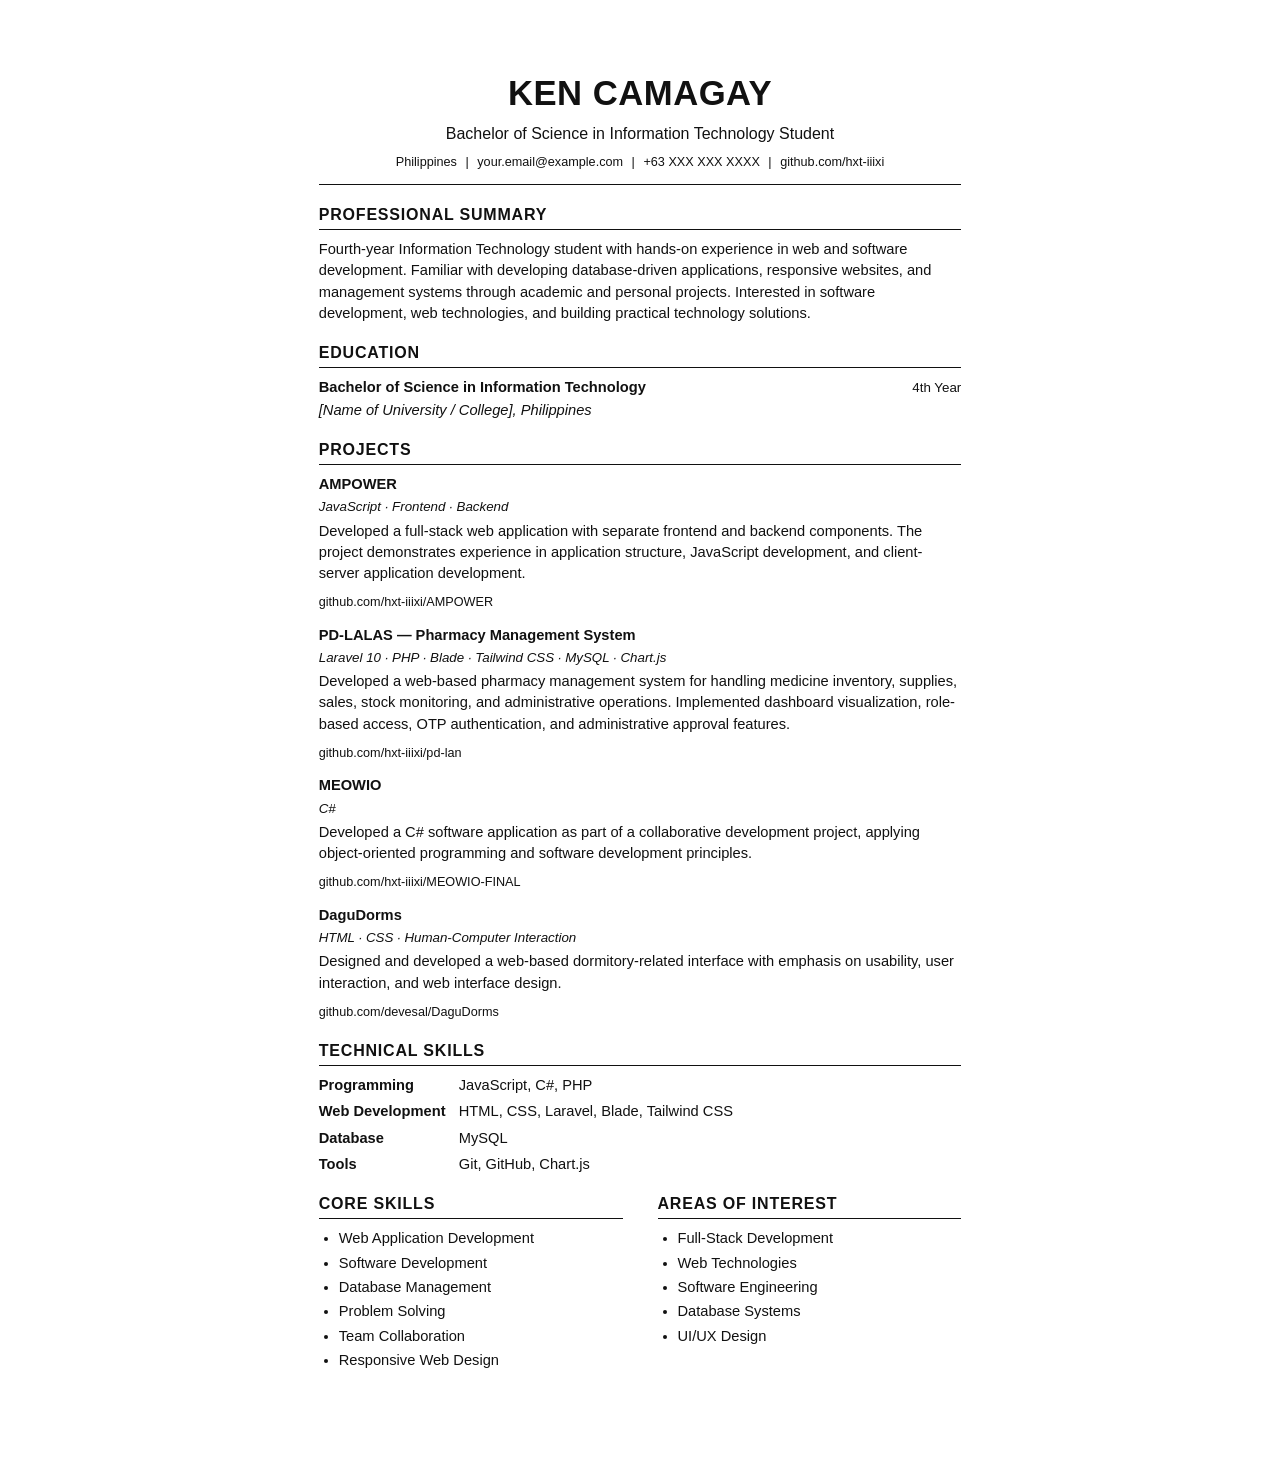
==== camagay_cv.html @ 60f11480 "Add HTML CV for Ken Camagay This commit adds a complete HTML CV for Ken Camagay, including sections " ====
<!DOCTYPE html>
<html lang="en">
<head>
    <meta charset="UTF-8">
    <meta name="viewport" content="width=device-width, initial-scale=1.0">
    <title>Ken Camagay - CV</title>

    <style>
        * {
            box-sizing: border-box;
        }

        body {
            margin: 0;
            background: #fff;
            color: #111;
            font-family: Arial, Helvetica, sans-serif;
            font-size: 11pt;
            line-height: 1.45;
        }

        .cv {
            width: 210mm;
            min-height: 297mm;
            margin: 0 auto;
            padding: 18mm 20mm;
        }

        /* Header */
        header {
            text-align: center;
            border-bottom: 1.5px solid #111;
            padding-bottom: 12px;
            margin-bottom: 18px;
        }

        header h1 {
            margin: 0;
            font-size: 26pt;
            font-weight: 700;
            letter-spacing: 0.5px;
        }

        header .title {
            margin-top: 4px;
            font-size: 12pt;
        }

        .contact {
            margin-top: 8px;
            font-size: 9.5pt;
        }

        .contact span:not(:last-child)::after {
            content: "  |  ";
            margin: 0 5px;
        }

        .contact a {
            color: #111;
            text-decoration: none;
        }

        /* Sections */
        section {
            margin-bottom: 17px;
        }

        section h2 {
            font-size: 12pt;
            text-transform: uppercase;
            letter-spacing: 0.8px;
            border-bottom: 1px solid #111;
            padding-bottom: 3px;
            margin: 0 0 9px;
        }

        p {
            margin: 0 0 7px;
        }

        /* Education */
        .entry {
            margin-bottom: 12px;
        }

        .entry:last-child {
            margin-bottom: 0;
        }

        .entry-header {
            display: flex;
            justify-content: space-between;
            align-items: baseline;
            gap: 20px;
        }

        .entry-title {
            font-weight: 700;
        }

        .date {
            white-space: nowrap;
            font-size: 10pt;
        }

        .institution {
            font-style: italic;
            margin-top: 1px;
        }

        /* Projects */
        .project {
            margin-bottom: 12px;
        }

        .project:last-child {
            margin-bottom: 0;
        }

        .project-title {
            font-weight: 700;
        }

        .project-tech {
            font-style: italic;
            font-size: 10pt;
            margin: 2px 0 4px;
        }

        .project a {
            color: #111;
            text-decoration: none;
            font-size: 9.5pt;
        }

        .project a:hover {
            text-decoration: underline;
        }

        /* Lists */
        ul {
            margin: 4px 0 0;
            padding-left: 20px;
        }

        li {
            margin-bottom: 3px;
        }

        /* Skills */
        .skills {
            display: grid;
            grid-template-columns: 140px 1fr;
            row-gap: 5px;
        }

        .skill-category {
            font-weight: 700;
        }

        /* Two-column bottom section */
        .columns {
            display: grid;
            grid-template-columns: 1fr 1fr;
            gap: 35px;
        }

        /* Print */
        @media print {
            body {
                background: #fff;
            }

            .cv {
                width: 210mm;
                min-height: 297mm;
                margin: 0;
                padding: 15mm 18mm;
            }

            a {
                color: #111 !important;
            }
        }

        @media screen and (max-width: 800px) {
            .cv {
                width: 100%;
                min-height: auto;
                padding: 30px;
            }

            .entry-header {
                display: block;
            }

            .date {
                display: block;
                margin-top: 2px;
            }

            .columns {
                grid-template-columns: 1fr;
                gap: 0;
            }
        }
    </style>
</head>

<body>

<div class="cv">

    <!-- HEADER -->
    <header>
        <h1>KEN CAMAGAY</h1>
        <div class="title">Bachelor of Science in Information Technology Student</div>

        <div class="contact">
            <span>Philippines</span>
            <span>your.email@example.com</span>
            <span>+63 XXX XXX XXXX</span>
            <span>
                <a href="https://github.com/hxt-iiixi" target="_blank">
                    github.com/hxt-iiixi
                </a>
            </span>
        </div>
    </header>


    <!-- PROFILE -->
    <section>
        <h2>Professional Summary</h2>

        <p>
            Fourth-year Information Technology student with hands-on experience
            in web and software development. Familiar with developing database-driven
            applications, responsive websites, and management systems through
            academic and personal projects. Interested in software development,
            web technologies, and building practical technology solutions.
        </p>
    </section>


    <!-- EDUCATION -->
    <section>
        <h2>Education</h2>

        <div class="entry">
            <div class="entry-header">
                <div class="entry-title">
                    Bachelor of Science in Information Technology
                </div>
                <div class="date">
                    4th Year
                </div>
            </div>

            <div class="institution">
                [Name of University / College], Philippines
            </div>
        </div>
    </section>


    <!-- PROJECTS -->
    <section>
        <h2>Projects</h2>

        <div class="project">
            <div class="project-title">
                AMPOWER
            </div>

            <div class="project-tech">
                JavaScript · Frontend · Backend
            </div>

            <p>
                Developed a full-stack web application with separate frontend
                and backend components. The project demonstrates experience
                in application structure, JavaScript development, and
                client-server application development.
            </p>

            <a href="https://github.com/hxt-iiixi/AMPOWER" target="_blank">
                github.com/hxt-iiixi/AMPOWER
            </a>
        </div>


        <div class="project">
            <div class="project-title">
                PD-LALAS — Pharmacy Management System
            </div>

            <div class="project-tech">
                Laravel 10 · PHP · Blade · Tailwind CSS · MySQL · Chart.js
            </div>

            <p>
                Developed a web-based pharmacy management system for handling
                medicine inventory, supplies, sales, stock monitoring, and
                administrative operations. Implemented dashboard visualization,
                role-based access, OTP authentication, and administrative
                approval features.
            </p>

            <a href="https://github.com/hxt-iiixi/pd-lan" target="_blank">
                github.com/hxt-iiixi/pd-lan
            </a>
        </div>


        <div class="project">
            <div class="project-title">
                MEOWIO
            </div>

            <div class="project-tech">
                C#
            </div>

            <p>
                Developed a C# software application as part of a collaborative
                development project, applying object-oriented programming and
                software development principles.
            </p>

            <a href="https://github.com/hxt-iiixi/MEOWIO-FINAL" target="_blank">
                github.com/hxt-iiixi/MEOWIO-FINAL
            </a>
        </div>


        <div class="project">
            <div class="project-title">
                DaguDorms
            </div>

            <div class="project-tech">
                HTML · CSS · Human-Computer Interaction
            </div>

            <p>
                Designed and developed a web-based dormitory-related interface
                with emphasis on usability, user interaction, and web interface
                design.
            </p>

            <a href="https://github.com/devesal/DaguDorms" target="_blank">
                github.com/devesal/DaguDorms
            </a>
        </div>
    </section>


    <!-- TECHNICAL SKILLS -->
    <section>
        <h2>Technical Skills</h2>

        <div class="skills">
            <div class="skill-category">Programming</div>
            <div>JavaScript, C#, PHP</div>

            <div class="skill-category">Web Development</div>
            <div>HTML, CSS, Laravel, Blade, Tailwind CSS</div>

            <div class="skill-category">Database</div>
            <div>MySQL</div>

            <div class="skill-category">Tools</div>
            <div>Git, GitHub, Chart.js</div>
        </div>
    </section>


    <!-- ADDITIONAL INFORMATION -->
    <div class="columns">

        <section>
            <h2>Core Skills</h2>

            <ul>
                <li>Web Application Development</li>
                <li>Software Development</li>
                <li>Database Management</li>
                <li>Problem Solving</li>
                <li>Team Collaboration</li>
                <li>Responsive Web Design</li>
            </ul>
        </section>


        <section>
            <h2>Areas of Interest</h2>

            <ul>
                <li>Full-Stack Development</li>
                <li>Web Technologies</li>
                <li>Software Engineering</li>
                <li>Database Systems</li>
                <li>UI/UX Design</li>
            </ul>
        </section>

    </div>

</div>

</body>
</html>
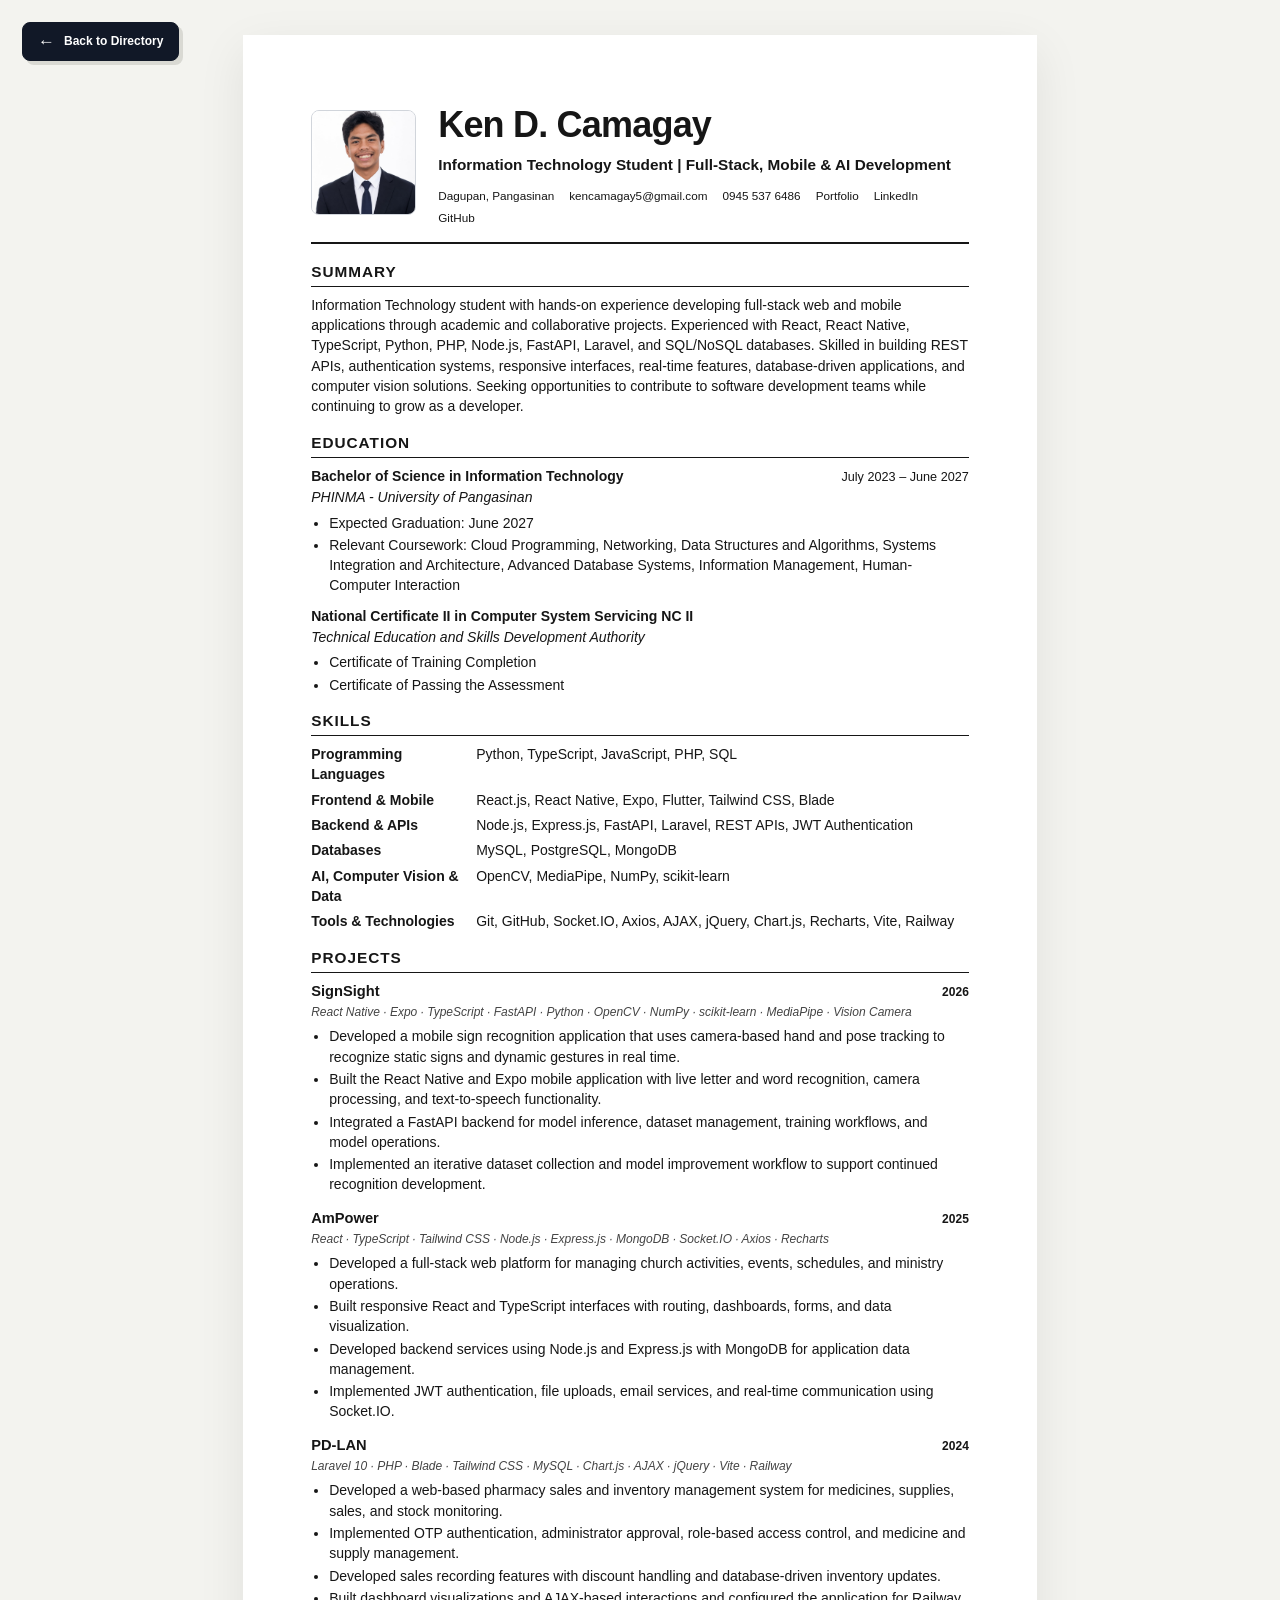
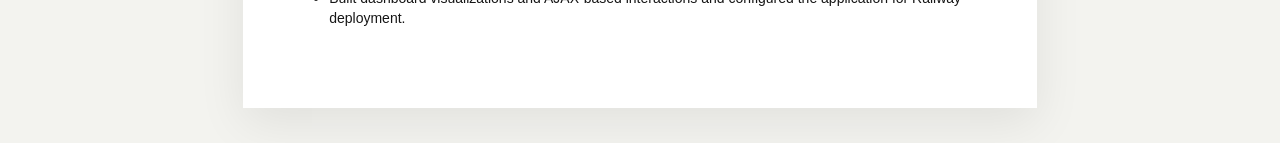
==== commit 131bbf73: "updated landing page" ====
--- a/camagay_cv.html
+++ b/camagay_cv.html
@@ -3,7 +3,7 @@
 <head>
     <meta charset="UTF-8">
     <meta name="viewport" content="width=device-width, initial-scale=1.0">
-    <title>Ken Camagay - CV</title>
+    <title>Ken D. Camagay | CV</title>
 
     <style>
         * {
@@ -12,80 +12,140 @@
 
         body {
             margin: 0;
-            background: #fff;
-            color: #111;
+            background: #f3f3ef;
+            color: #161616;
             font-family: Arial, Helvetica, sans-serif;
-            font-size: 11pt;
+            font-size: 10.5pt;
             line-height: 1.45;
+        }
+
+        .back-home {
+            position: fixed;
+            top: 22px;
+            left: 22px;
+            z-index: 9999;
+            display: flex;
+            align-items: center;
+            gap: 9px;
+            padding: 10px 15px;
+            background: #111827;
+            border: 1px solid #111827;
+            border-radius: 8px;
+            color: #ffffff;
+            font-family: Arial, Helvetica, sans-serif;
+            font-size: 12px;
+            font-weight: 600;
+            text-decoration: none;
+            box-shadow: 4px 4px 0 #d9d9d3;
+            transition: 0.2s ease;
+        }
+
+        .back-home:hover {
+            transform: translate(-2px, -2px);
+            box-shadow: 6px 6px 0 #d9d9d3;
+            background: #3157d5;
+            border-color: #3157d5;
+        }
+
+        .back-arrow {
+            font-size: 17px;
+            line-height: 1;
+            transition: transform 0.2s ease;
+        }
+
+        .back-home:hover .back-arrow {
+            transform: translateX(-3px);
         }
 
         .cv {
             width: 210mm;
             min-height: 297mm;
-            margin: 0 auto;
-            padding: 18mm 20mm;
-        }
-
-        /* Header */
+            margin: 35px auto;
+            padding: 17mm 18mm;
+            background: #ffffff;
+            box-shadow: 0 15px 45px rgba(0, 0, 0, 0.08);
+        }
+
         header {
-            text-align: center;
-            border-bottom: 1.5px solid #111;
-            padding-bottom: 12px;
-            margin-bottom: 18px;
+            border-bottom: 2px solid #161616;
+            padding-bottom: 16px;
+            margin-bottom: 17px;
+        }
+
+        .header-content {
+            display: flex;
+            align-items: center;
+            gap: 22px;
+        }
+
+        .profile-pic {
+            width: 105px;
+            height: 105px;
+            flex-shrink: 0;
+            object-fit: cover;
+            object-position: center;
+            border-radius: 8px;
+            border: 1px solid #d1d5db;
+        }
+
+        .header-info {
+            flex: 1;
+            min-width: 0;
         }
 
         header h1 {
             margin: 0;
-            font-size: 26pt;
-            font-weight: 700;
-            letter-spacing: 0.5px;
-        }
-
-        header .title {
-            margin-top: 4px;
-            font-size: 12pt;
+            font-size: 27pt;
+            font-weight: 800;
+            letter-spacing: -0.8px;
+        }
+
+        .title {
+            margin-top: 3px;
+            font-size: 11.5pt;
+            font-weight: 600;
         }
 
         .contact {
-            margin-top: 8px;
-            font-size: 9.5pt;
-        }
-
-        .contact span:not(:last-child)::after {
-            content: "  |  ";
-            margin: 0 5px;
+            display: flex;
+            flex-wrap: wrap;
+            gap: 5px 15px;
+            margin-top: 10px;
+            font-size: 8.8pt;
+        }
+
+        .contact span {
+            position: relative;
         }
 
         .contact a {
-            color: #111;
+            color: #161616;
             text-decoration: none;
         }
 
-        /* Sections */
+        .contact a:hover {
+            text-decoration: underline;
+        }
+
         section {
-            margin-bottom: 17px;
+            margin-bottom: 15px;
         }
 
         section h2 {
-            font-size: 12pt;
+            margin: 0 0 8px;
+            padding-bottom: 3px;
+            border-bottom: 1px solid #161616;
+            font-size: 11.5pt;
             text-transform: uppercase;
-            letter-spacing: 0.8px;
-            border-bottom: 1px solid #111;
-            padding-bottom: 3px;
-            margin: 0 0 9px;
+            letter-spacing: 1px;
         }
 
         p {
-            margin: 0 0 7px;
-        }
-
-        /* Education */
+            margin: 0 0 6px;
+        }
+
         .entry {
-            margin-bottom: 12px;
-        }
-
-        .entry:last-child {
-            margin-bottom: 0;
+            margin-bottom: 10px;
         }
 
         .entry-header {
@@ -99,110 +159,158 @@
             font-weight: 700;
         }
 
+        .institution {
+            margin-top: 1px;
+            font-style: italic;
+        }
+
         .date {
             white-space: nowrap;
-            font-size: 10pt;
-        }
-
-        .institution {
-            font-style: italic;
-            margin-top: 1px;
-        }
-
-        /* Projects */
+            font-size: 9.5pt;
+        }
+
+        .details {
+            margin: 5px 0 0;
+            padding-left: 18px;
+        }
+
+        .details li {
+            margin-bottom: 2px;
+        }
+
+        .skills {
+            display: grid;
+            grid-template-columns: 165px 1fr;
+            row-gap: 5px;
+        }
+
+        .skill-category {
+            font-weight: 700;
+        }
+
         .project {
-            margin-bottom: 12px;
+            margin-bottom: 13px;
         }
 
         .project:last-child {
             margin-bottom: 0;
         }
 
+        .project-header {
+            display: flex;
+            justify-content: space-between;
+            align-items: baseline;
+            gap: 20px;
+        }
+
         .project-title {
             font-weight: 700;
+            font-size: 11pt;
+        }
+
+        .project-year {
+            white-space: nowrap;
+            font-size: 9pt;
+            font-weight: 600;
         }
 
         .project-tech {
+            margin: 2px 0 5px;
+            font-size: 9pt;
             font-style: italic;
-            font-size: 10pt;
-            margin: 2px 0 4px;
-        }
-
-        .project a {
-            color: #111;
-            text-decoration: none;
-            font-size: 9.5pt;
-        }
-
-        .project a:hover {
-            text-decoration: underline;
-        }
-
-        /* Lists */
-        ul {
+            color: #444;
+        }
+
+        .project ul {
             margin: 4px 0 0;
-            padding-left: 20px;
-        }
-
-        li {
-            margin-bottom: 3px;
-        }
-
-        /* Skills */
-        .skills {
-            display: grid;
-            grid-template-columns: 140px 1fr;
-            row-gap: 5px;
-        }
-
-        .skill-category {
-            font-weight: 700;
-        }
-
-        /* Two-column bottom section */
-        .columns {
-            display: grid;
-            grid-template-columns: 1fr 1fr;
-            gap: 35px;
-        }
-
-        /* Print */
+            padding-left: 18px;
+        }
+
+        .project li {
+            margin-bottom: 2px;
+        }
+
+        @media screen and (max-width: 900px) {
+            .cv {
+                width: calc(100% - 30px);
+                min-height: auto;
+                margin: 75px auto 20px;
+                padding: 30px;
+            }
+        }
+
+        @media screen and (max-width: 600px) {
+            .back-home {
+                top: 12px;
+                left: 12px;
+                width: 42px;
+                height: 42px;
+                padding: 0;
+                justify-content: center;
+                border-radius: 50%;
+            }
+
+            .back-home span:last-child {
+                display: none;
+            }
+
+            .cv {
+                width: 100%;
+                margin: 65px 0 0;
+                padding: 25px 20px;
+                box-shadow: none;
+            }
+
+            header h1 {
+                font-size: 23pt;
+            }
+
+            .contact {
+                flex-direction: column;
+                gap: 3px;
+            }
+
+            .entry-header,
+            .project-header {
+                display: block;
+            }
+
+            .date,
+            .project-year {
+                display: block;
+                margin-top: 2px;
+            }
+
+            .skills {
+                grid-template-columns: 1fr;
+                row-gap: 2px;
+            }
+
+            .skill-category {
+                margin-top: 6px;
+            }
+        }
+
         @media print {
             body {
-                background: #fff;
+                background: #ffffff;
+            }
+
+            .back-home {
+                display: none;
             }
 
             .cv {
                 width: 210mm;
                 min-height: 297mm;
                 margin: 0;
-                padding: 15mm 18mm;
+                padding: 14mm 17mm;
+                box-shadow: none;
             }
 
             a {
-                color: #111 !important;
-            }
-        }
-
-        @media screen and (max-width: 800px) {
-            .cv {
-                width: 100%;
-                min-height: auto;
-                padding: 30px;
-            }
-
-            .entry-header {
-                display: block;
-            }
-
-            .date {
-                display: block;
-                margin-top: 2px;
-            }
-
-            .columns {
-                grid-template-columns: 1fr;
-                gap: 0;
+                color: #161616 !important;
+                text-decoration: none !important;
             }
         }
     </style>
@@ -210,41 +318,82 @@
 
 <body>
 
-<div class="cv">
-
-    <!-- HEADER -->
-    <header>
-        <h1>KEN CAMAGAY</h1>
-        <div class="title">Bachelor of Science in Information Technology Student</div>
-
-        <div class="contact">
-            <span>Philippines</span>
-            <span>your.email@example.com</span>
-            <span>+63 XXX XXX XXXX</span>
-            <span>
-                <a href="https://github.com/hxt-iiixi" target="_blank">
-                    github.com/hxt-iiixi
-                </a>
-            </span>
+<a href="index.html" class="back-home">
+    <span class="back-arrow">←</span>
+    <span>Back to Directory</span>
+</a>
+
+<main class="cv">
+
+   <header>
+        <div class="header-content">
+
+            <img
+                src="imgs/camagay_pic.jpg"
+                alt="Ken D. Camagay"
+                class="profile-pic"
+            >
+
+            <div class="header-info">
+                <h1>Ken D. Camagay</h1>
+
+                <div class="title">
+                    Information Technology Student | Full-Stack, Mobile & AI Development
+                </div>
+
+                <div class="contact">
+                    <span>Dagupan, Pangasinan</span>
+
+                    <span>
+                        <a href="mailto:kencamagay5@gmail.com">
+                            kencamagay5@gmail.com
+                        </a>
+                    </span>
+
+                    <span>
+                        <a href="tel:+639455376486">
+                            0945 537 6486
+                        </a>
+                    </span>
+
+                    <span>
+                        <a href="https://ken-portfolio-neon.vercel.app/" target="_blank">
+                            Portfolio
+                        </a>
+                    </span>
+
+                    <span>
+                        <a href="https://www.linkedin.com/in/ken-camagay-024a56429" target="_blank">
+                            LinkedIn
+                        </a>
+                    </span>
+
+                    <span>
+                        <a href="https://github.com/hxt-iixi" target="_blank">
+                            GitHub
+                        </a>
+                    </span>
+                </div>
+            </div>
+
         </div>
     </header>
 
-
-    <!-- PROFILE -->
     <section>
-        <h2>Professional Summary</h2>
+        <h2>Summary</h2>
 
         <p>
-            Fourth-year Information Technology student with hands-on experience
-            in web and software development. Familiar with developing database-driven
-            applications, responsive websites, and management systems through
-            academic and personal projects. Interested in software development,
-            web technologies, and building practical technology solutions.
+            Information Technology student with hands-on experience developing
+            full-stack web and mobile applications through academic and collaborative
+            projects. Experienced with React, React Native, TypeScript, Python, PHP,
+            Node.js, FastAPI, Laravel, and SQL/NoSQL databases. Skilled in building
+            REST APIs, authentication systems, responsive interfaces, real-time
+            features, database-driven applications, and computer vision solutions.
+            Seeking opportunities to contribute to software development teams while
+            continuing to grow as a developer.
         </p>
     </section>
 
-
-    <!-- EDUCATION -->
     <section>
         <h2>Education</h2>
 
@@ -253,162 +402,179 @@
                 <div class="entry-title">
                     Bachelor of Science in Information Technology
                 </div>
+
                 <div class="date">
-                    4th Year
+                    July 2023 – June 2027
                 </div>
             </div>
 
             <div class="institution">
-                [Name of University / College], Philippines
-            </div>
+                PHINMA - University of Pangasinan
+            </div>
+
+            <ul class="details">
+                <li>Expected Graduation: June 2027</li>
+                <li>
+                    Relevant Coursework: Cloud Programming, Networking,
+                    Data Structures and Algorithms, Systems Integration and
+                    Architecture, Advanced Database Systems, Information Management,
+                    Human-Computer Interaction
+                </li>
+            </ul>
+        </div>
+
+        <div class="entry">
+            <div class="entry-title">
+                National Certificate II in Computer System Servicing NC II
+            </div>
+
+            <div class="institution">
+                Technical Education and Skills Development Authority
+            </div>
+
+            <ul class="details">
+                <li>Certificate of Training Completion</li>
+                <li>Certificate of Passing the Assessment</li>
+            </ul>
         </div>
     </section>
 
-
-    <!-- PROJECTS -->
+    <section>
+        <h2>Skills</h2>
+
+        <div class="skills">
+            <div class="skill-category">Programming Languages</div>
+            <div>Python, TypeScript, JavaScript, PHP, SQL</div>
+
+            <div class="skill-category">Frontend & Mobile</div>
+            <div>React.js, React Native, Expo, Flutter, Tailwind CSS, Blade</div>
+
+            <div class="skill-category">Backend & APIs</div>
+            <div>Node.js, Express.js, FastAPI, Laravel, REST APIs, JWT Authentication</div>
+
+            <div class="skill-category">Databases</div>
+            <div>MySQL, PostgreSQL, MongoDB</div>
+
+            <div class="skill-category">AI, Computer Vision & Data</div>
+            <div>OpenCV, MediaPipe, NumPy, scikit-learn</div>
+
+            <div class="skill-category">Tools & Technologies</div>
+            <div>
+                Git, GitHub, Socket.IO, Axios, AJAX, jQuery, Chart.js,
+                Recharts, Vite, Railway
+            </div>
+        </div>
+    </section>
+
     <section>
         <h2>Projects</h2>
 
         <div class="project">
-            <div class="project-title">
-                AMPOWER
+            <div class="project-header">
+                <div class="project-title">SignSight</div>
+                <div class="project-year">2026</div>
             </div>
 
             <div class="project-tech">
-                JavaScript · Frontend · Backend
-            </div>
-
-            <p>
-                Developed a full-stack web application with separate frontend
-                and backend components. The project demonstrates experience
-                in application structure, JavaScript development, and
-                client-server application development.
-            </p>
-
-            <a href="https://github.com/hxt-iiixi/AMPOWER" target="_blank">
-                github.com/hxt-iiixi/AMPOWER
-            </a>
-        </div>
-
+                React Native · Expo · TypeScript · FastAPI · Python · OpenCV ·
+                NumPy · scikit-learn · MediaPipe · Vision Camera
+            </div>
+
+            <ul>
+                <li>
+                    Developed a mobile sign recognition application that uses
+                    camera-based hand and pose tracking to recognize static signs
+                    and dynamic gestures in real time.
+                </li>
+
+                <li>
+                    Built the React Native and Expo mobile application with live
+                    letter and word recognition, camera processing, and
+                    text-to-speech functionality.
+                </li>
+
+                <li>
+                    Integrated a FastAPI backend for model inference, dataset
+                    management, training workflows, and model operations.
+                </li>
+
+                <li>
+                    Implemented an iterative dataset collection and model
+                    improvement workflow to support continued recognition development.
+                </li>
+            </ul>
+        </div>
 
         <div class="project">
-            <div class="project-title">
-                PD-LALAS — Pharmacy Management System
+            <div class="project-header">
+                <div class="project-title">AmPower</div>
+                <div class="project-year">2025</div>
             </div>
 
             <div class="project-tech">
-                Laravel 10 · PHP · Blade · Tailwind CSS · MySQL · Chart.js
-            </div>
-
-            <p>
-                Developed a web-based pharmacy management system for handling
-                medicine inventory, supplies, sales, stock monitoring, and
-                administrative operations. Implemented dashboard visualization,
-                role-based access, OTP authentication, and administrative
-                approval features.
-            </p>
-
-            <a href="https://github.com/hxt-iiixi/pd-lan" target="_blank">
-                github.com/hxt-iiixi/pd-lan
-            </a>
-        </div>
-
+                React · TypeScript · Tailwind CSS · Node.js · Express.js ·
+                MongoDB · Socket.IO · Axios · Recharts
+            </div>
+
+            <ul>
+                <li>
+                    Developed a full-stack web platform for managing church
+                    activities, events, schedules, and ministry operations.
+                </li>
+
+                <li>
+                    Built responsive React and TypeScript interfaces with routing,
+                    dashboards, forms, and data visualization.
+                </li>
+
+                <li>
+                    Developed backend services using Node.js and Express.js with
+                    MongoDB for application data management.
+                </li>
+
+                <li>
+                    Implemented JWT authentication, file uploads, email services,
+                    and real-time communication using Socket.IO.
+                </li>
+            </ul>
+        </div>
 
         <div class="project">
-            <div class="project-title">
-                MEOWIO
+            <div class="project-header">
+                <div class="project-title">PD-LAN</div>
+                <div class="project-year">2024</div>
             </div>
 
             <div class="project-tech">
-                C#
-            </div>
-
-            <p>
-                Developed a C# software application as part of a collaborative
-                development project, applying object-oriented programming and
-                software development principles.
-            </p>
-
-            <a href="https://github.com/hxt-iiixi/MEOWIO-FINAL" target="_blank">
-                github.com/hxt-iiixi/MEOWIO-FINAL
-            </a>
-        </div>
-
-
-        <div class="project">
-            <div class="project-title">
-                DaguDorms
-            </div>
-
-            <div class="project-tech">
-                HTML · CSS · Human-Computer Interaction
-            </div>
-
-            <p>
-                Designed and developed a web-based dormitory-related interface
-                with emphasis on usability, user interaction, and web interface
-                design.
-            </p>
-
-            <a href="https://github.com/devesal/DaguDorms" target="_blank">
-                github.com/devesal/DaguDorms
-            </a>
+                Laravel 10 · PHP · Blade · Tailwind CSS · MySQL · Chart.js ·
+                AJAX · jQuery · Vite · Railway
+            </div>
+
+            <ul>
+                <li>
+                    Developed a web-based pharmacy sales and inventory management
+                    system for medicines, supplies, sales, and stock monitoring.
+                </li>
+
+                <li>
+                    Implemented OTP authentication, administrator approval,
+                    role-based access control, and medicine and supply management.
+                </li>
+
+                <li>
+                    Developed sales recording features with discount handling
+                    and database-driven inventory updates.
+                </li>
+
+                <li>
+                    Built dashboard visualizations and AJAX-based interactions
+                    and configured the application for Railway deployment.
+                </li>
+            </ul>
         </div>
     </section>
 
-
-    <!-- TECHNICAL SKILLS -->
-    <section>
-        <h2>Technical Skills</h2>
-
-        <div class="skills">
-            <div class="skill-category">Programming</div>
-            <div>JavaScript, C#, PHP</div>
-
-            <div class="skill-category">Web Development</div>
-            <div>HTML, CSS, Laravel, Blade, Tailwind CSS</div>
-
-            <div class="skill-category">Database</div>
-            <div>MySQL</div>
-
-            <div class="skill-category">Tools</div>
-            <div>Git, GitHub, Chart.js</div>
-        </div>
-    </section>
-
-
-    <!-- ADDITIONAL INFORMATION -->
-    <div class="columns">
-
-        <section>
-            <h2>Core Skills</h2>
-
-            <ul>
-                <li>Web Application Development</li>
-                <li>Software Development</li>
-                <li>Database Management</li>
-                <li>Problem Solving</li>
-                <li>Team Collaboration</li>
-                <li>Responsive Web Design</li>
-            </ul>
-        </section>
-
-
-        <section>
-            <h2>Areas of Interest</h2>
-
-            <ul>
-                <li>Full-Stack Development</li>
-                <li>Web Technologies</li>
-                <li>Software Engineering</li>
-                <li>Database Systems</li>
-                <li>UI/UX Design</li>
-            </ul>
-        </section>
-
-    </div>
-
-</div>
+</main>
 
 </body>
-</html>
+</html>
